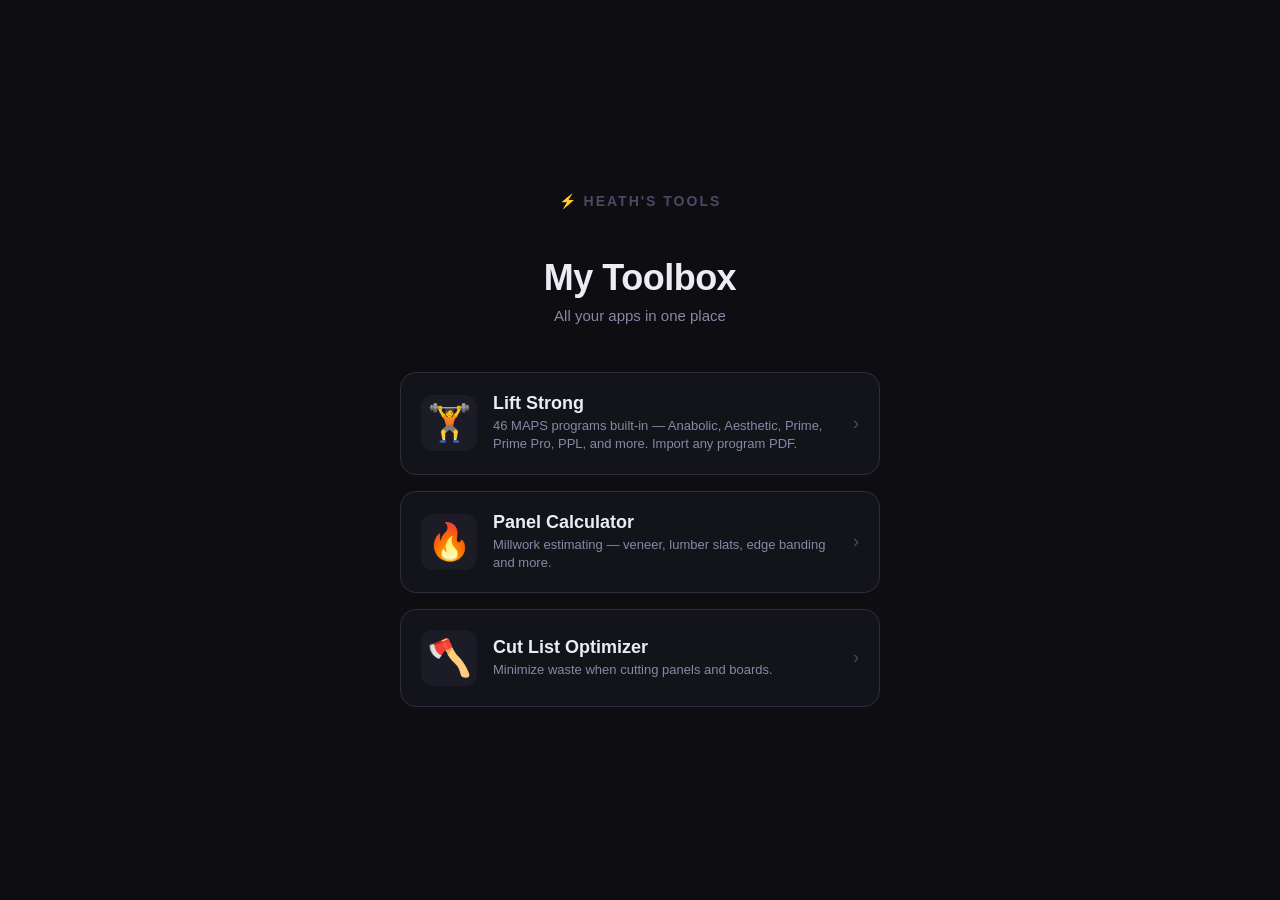
==== index.html @ c17a7dc7 "Add files via upload" ====
<!DOCTYPE html>
<html lang="en">
<head>
<meta charset="UTF-8">
<meta name="viewport" content="width=device-width, initial-scale=1.0">
<title>Heath's Tools</title>
<link rel="manifest" href="/manifest.json">
<link rel="apple-touch-icon" href="/icons/liftstrong-icon.png">
<meta name="apple-mobile-web-app-capable" content="yes">
<meta name="apple-mobile-web-app-status-bar-style" content="black-translucent">
<meta name="apple-mobile-web-app-title" content="My Tools">
<meta name="theme-color" content="#0d0d12">
<meta name="mobile-web-app-capable" content="yes">
<style>
*,*::before,*::after{box-sizing:border-box;margin:0;padding:0}
body{font-family:-apple-system,BlinkMacSystemFont,"Segoe UI",Roboto,sans-serif;background:#0d0d12;color:#ececf4;min-height:100vh;display:flex;flex-direction:column;align-items:center;justify-content:center;padding:24px}
.logo{font-size:14px;font-weight:700;color:#4a4a64;letter-spacing:2px;text-transform:uppercase;margin-bottom:48px;text-align:center}
h1{font-size:36px;font-weight:900;color:#ececf4;text-align:center;margin-bottom:8px;letter-spacing:-0.5px}
.sub{font-size:15px;color:#8888a8;text-align:center;margin-bottom:48px}
.grid{display:grid;grid-template-columns:1fr;gap:16px;width:100%;max-width:480px}
.tool-card{display:flex;align-items:center;gap:16px;background:#13131a;border:1px solid #2e2e3e;border-radius:16px;padding:20px;text-decoration:none;color:#ececf4;transition:border-color 0.15s,transform 0.15s;-webkit-tap-highlight-color:transparent}
.tool-card:hover{border-color:#d4f000;transform:translateY(-2px)}
.tool-card:active{transform:scale(0.98)}
.tool-ico{font-size:36px;flex-shrink:0;width:56px;height:56px;display:flex;align-items:center;justify-content:center;background:#1c1c26;border-radius:12px}
.tool-name{font-size:18px;font-weight:800;color:#ececf4}
.tool-desc{font-size:13px;color:#8888a8;margin-top:3px;line-height:1.4}
.tool-arrow{font-size:18px;color:#4a4a64;margin-left:auto;flex-shrink:0}
.tool-card:hover .tool-arrow{color:#d4f000}
@media(min-width:520px){.grid{grid-template-columns:1fr}}
</style>
</head>
<body>
<div class="logo">&#9889; Heath's Tools</div>
<h1>My Toolbox</h1>
<p class="sub">All your apps in one place</p>
<div class="grid">
  <a class="tool-card" href="/liftstrong/">
    <div class="tool-ico">&#127947;</div>
    <div>
      <div class="tool-name">Lift Strong</div>
      <div class="tool-desc">46 MAPS programs built-in — Anabolic, Aesthetic, Prime, Prime Pro, PPL, and more. Import any program PDF.</div>
    </div>
    <div class="tool-arrow">&#8250;</div>
  </a>
  <a class="tool-card" href="/calculator/">
    <div class="tool-ico">&#128293;</div>
    <div>
      <div class="tool-name">Panel Calculator</div>
      <div class="tool-desc">Millwork estimating — veneer, lumber slats, edge banding and more.</div>
    </div>
    <div class="tool-arrow">&#8250;</div>
  </a>
  <a class="tool-card" href="/cutlist/">
    <div class="tool-ico">&#129683;</div>
    <div>
      <div class="tool-name">Cut List Optimizer</div>
      <div class="tool-desc">Minimize waste when cutting panels and boards.</div>
    </div>
    <div class="tool-arrow">&#8250;</div>
  </a>
</div>
</body>
</html>
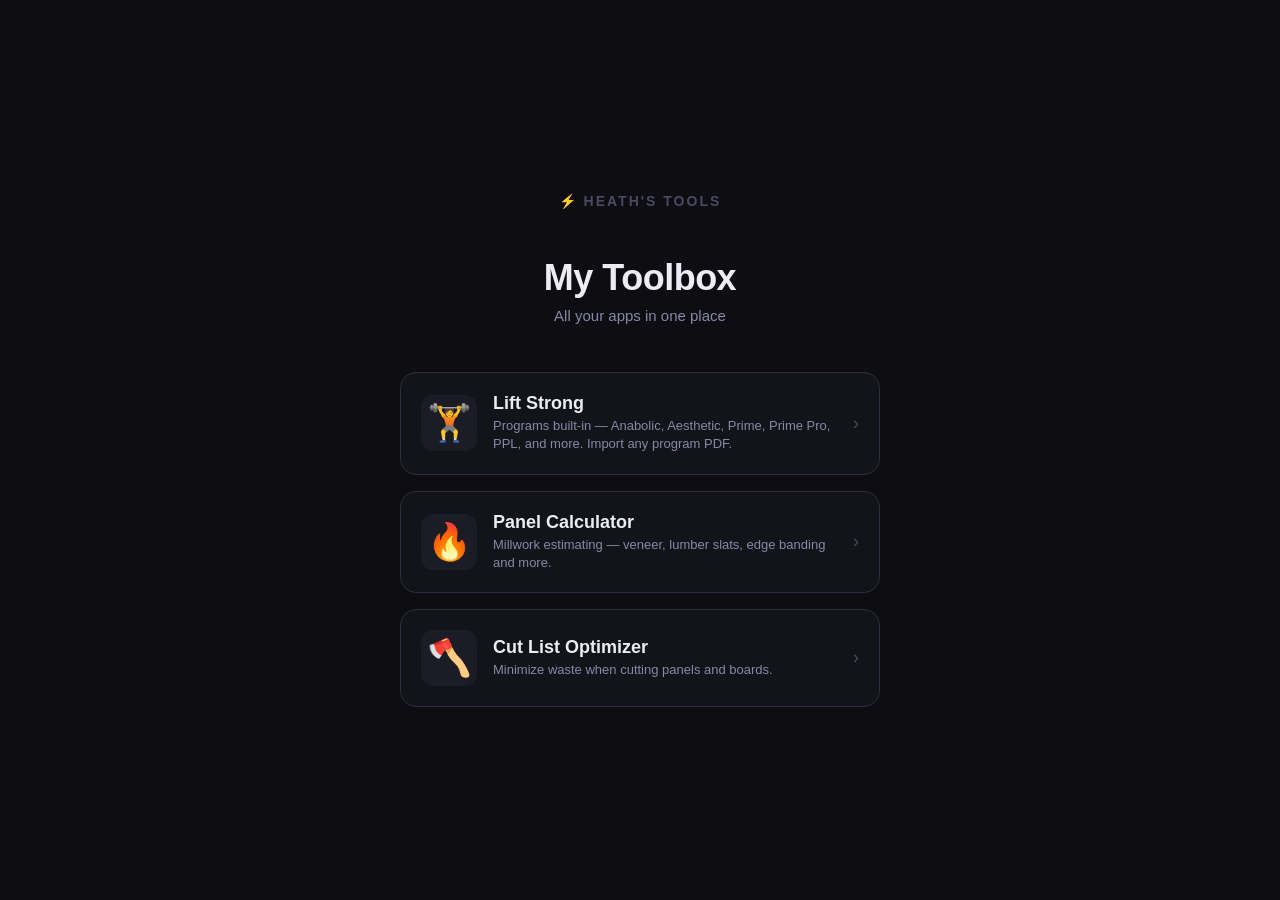
==== commit 71a70190: "Update index.html" ====
--- a/index.html
+++ b/index.html
@@ -34,15 +34,15 @@
 <h1>My Toolbox</h1>
 <p class="sub">All your apps in one place</p>
 <div class="grid">
-  <a class="tool-card" href="/liftstrong/">
+  <a class="tool-card" href="/mytools/liftstrong/">
     <div class="tool-ico">&#127947;</div>
     <div>
       <div class="tool-name">Lift Strong</div>
-      <div class="tool-desc">46 MAPS programs built-in — Anabolic, Aesthetic, Prime, Prime Pro, PPL, and more. Import any program PDF.</div>
+      <div class="tool-desc">Programs built-in — Anabolic, Aesthetic, Prime, Prime Pro, PPL, and more. Import any program PDF.</div>
     </div>
     <div class="tool-arrow">&#8250;</div>
   </a>
-  <a class="tool-card" href="/calculator/">
+  <a class="tool-card" href="/mytools/calculator/">
     <div class="tool-ico">&#128293;</div>
     <div>
       <div class="tool-name">Panel Calculator</div>
@@ -50,7 +50,7 @@
     </div>
     <div class="tool-arrow">&#8250;</div>
   </a>
-  <a class="tool-card" href="/cutlist/">
+  <a class="tool-card" href="/mytools/cutlist/">
     <div class="tool-ico">&#129683;</div>
     <div>
       <div class="tool-name">Cut List Optimizer</div>
